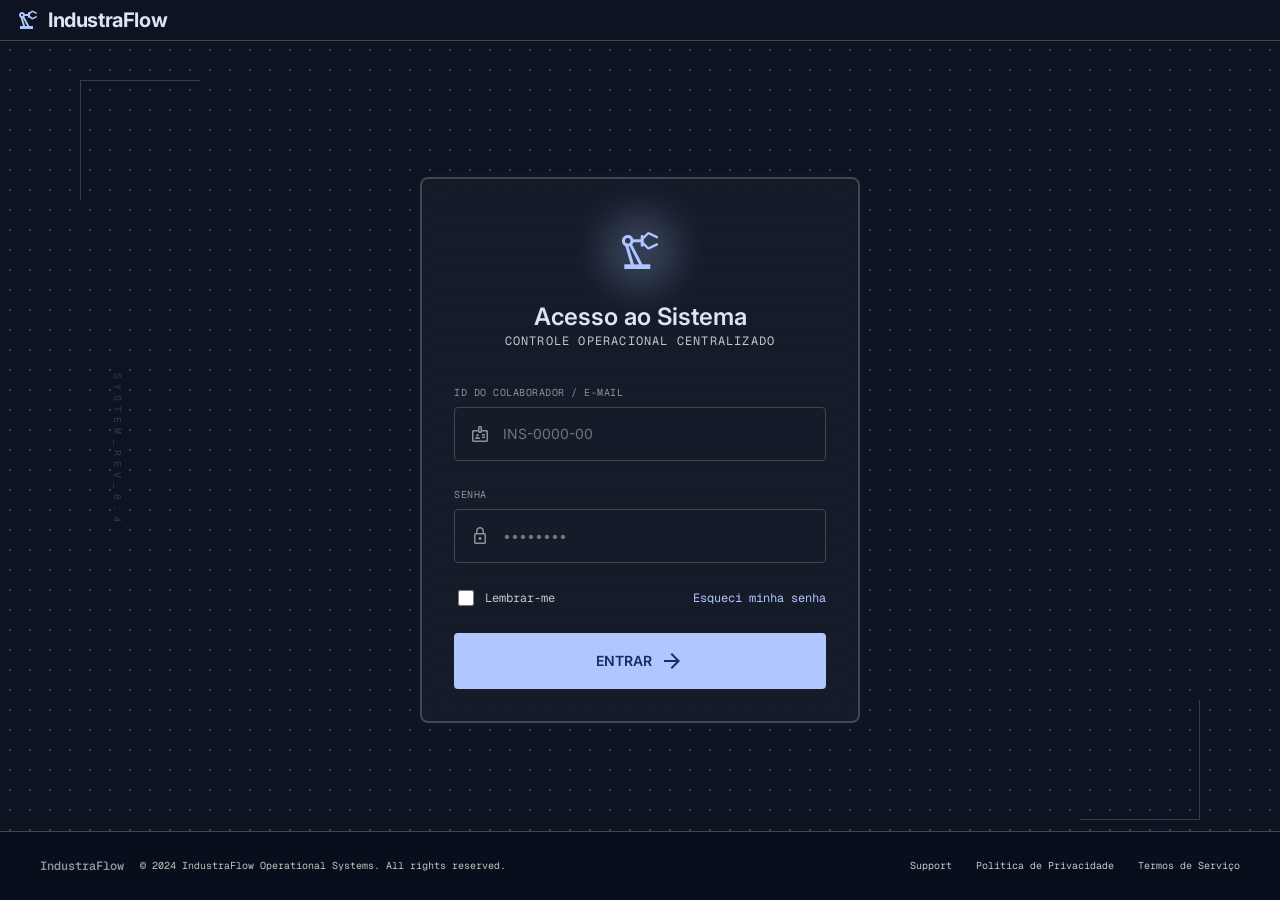
==== index.html @ adefdf3d "feat: Initial commit with IndustraFlow App UI" ====
<!DOCTYPE html>
<html lang="pt-BR">
<head>
<meta charset="utf-8"/>
<meta name="viewport" content="width=device-width, initial-scale=1.0"/>
<title>IndustraFlow | Acesso ao Sistema</title>
<link rel="preconnect" href="https://fonts.googleapis.com"/>
<link href="https://fonts.googleapis.com/css2?family=Inter:wght@400;500;600;700&family=Geist+Mono:wght@400;500;600&family=Material+Symbols+Outlined:opsz,wght,FILL,GRAD@24,400,0,0&display=swap" rel="stylesheet"/>
<link rel="stylesheet" href="style.css"/>
</head>
<body class="page-login">

<!-- TOP BAR -->
<header class="topbar">
  <div class="topbar-brand">
    <span class="material-symbols-outlined brand-icon">precision_manufacturing</span>
    <span class="brand-name">IndustraFlow</span>
  </div>
</header>

<!-- MAIN LOGIN -->
<main class="login-main dot-grid">
  <div class="login-card glass-panel">
    <div class="login-brand-block">
      <div class="login-icon-wrap">
        <div class="login-icon-glow"></div>
        <span class="material-symbols-outlined login-icon">precision_manufacturing</span>
      </div>
      <h1 class="login-title">Acesso ao Sistema</h1>
      <p class="login-subtitle">CONTROLE OPERACIONAL CENTRALIZADO</p>
    </div>

    <form class="login-form" onsubmit="handleLogin(event)">
      <div class="field-group">
        <label class="field-label">ID DO COLABORADOR / E-MAIL</label>
        <div class="field-wrap">
          <span class="material-symbols-outlined field-icon">badge</span>
          <input id="login-id" type="text" class="field-input" placeholder="INS-0000-00" autocomplete="username"/>
        </div>
      </div>

      <div class="field-group">
        <label class="field-label">SENHA</label>
        <div class="field-wrap">
          <span class="material-symbols-outlined field-icon">lock</span>
          <input id="login-pw" type="password" class="field-input" placeholder="••••••••" autocomplete="current-password"/>
        </div>
      </div>

      <div class="login-options">
        <label class="checkbox-label">
          <input type="checkbox" class="checkbox-input"/>
          <span class="checkbox-text">Lembrar-me</span>
        </label>
        <a href="#" class="link-primary">Esqueci minha senha</a>
      </div>

      <button type="submit" class="btn-primary btn-full">
        <span>ENTRAR</span>
        <span class="material-symbols-outlined btn-arrow">arrow_forward</span>
      </button>
    </form>
  </div>

  <!-- Atmospheric corner lines -->
  <div class="atm-corner atm-tl"></div>
  <div class="atm-corner atm-br"></div>
  <div class="atm-watermark">SYSTEM_REV_8.4</div>
</main>

<!-- FOOTER -->
<footer class="login-footer">
  <div class="footer-left">
    <span class="footer-brand">IndustraFlow</span>
    <span class="footer-copy">© 2024 IndustraFlow Operational Systems. All rights reserved.</span>
  </div>
  <div class="footer-links">
    <a href="#">Support</a>
    <a href="#">Política de Privacidade</a>
    <a href="#">Termos de Serviço</a>
  </div>
</footer>

<script>
function handleLogin(e) {
  e.preventDefault();
  const btn = e.target.querySelector('button[type=submit]');
  btn.classList.add('loading');
  btn.innerHTML = '<span class="material-symbols-outlined spin">progress_activity</span> Verificando...';
  setTimeout(() => {
    window.location.href = 'dashboard.html';
  }, 1000);
}

// Parallax dot grid
document.querySelector('.login-main').addEventListener('mousemove', e => {
  const { clientX, clientY } = e;
  e.currentTarget.style.backgroundPosition = `${clientX/60}px ${clientY/60}px`;
});
</script>
</body>
</html>
---- style.css ----
@charset "UTF-8";

/* ==========================================================================
   CSS VARIABLES - IndustraFlow Design System
   ========================================================================== */
:root {
  /* Colors */
  --surface: #0d1321;
  --surface-dim: #0d1321;
  --surface-bright: #333948;
  --surface-container-lowest: #080e1b;
  --surface-container-low: #151b29;
  --surface-container: #191f2d;
  --surface-container-high: #242a38;
  --surface-container-highest: #2f3543;
  --on-surface: #dde2f6;
  --on-surface-variant: #c5c6d0;
  --inverse-surface: #dde2f6;
  --inverse-on-surface: #2a303f;
  --outline: #8e909a;
  --outline-variant: #44464f;
  --primary: #b0c6ff;
  --on-primary: #152e60;
  --primary-container: #7a90c7;
  --on-primary-container: #0c2759;
  --inverse-primary: #475d91;
  --secondary: #b3ccc1;
  --on-secondary: #1e352d;
  --secondary-container: #374e45;
  --on-secondary-container: #a5beb3;
  --tertiary: #6adbaf;
  --on-tertiary: #003827;
  --tertiary-container: #28a37b;
  --on-tertiary-container: #003121;
  --error: #ffb4ab;
  --on-error: #690005;
  --error-container: #93000a;
  --on-error-container: #ffdad6;
  --background: #0d1321;
  --on-background: #dde2f6;
  --surface-variant: #2f3543;

  /* Typography */
  --font-sans: 'Inter', sans-serif;
  --font-mono: 'Geist Mono', 'Geist', monospace;

  /* Layout & Spacing */
  --spacing-xs: 4px;
  --spacing-sm: 8px;
  --spacing-md: 16px;
  --spacing-lg: 24px;
  --spacing-xl: 32px;
  --grid-gutter: 20px;
  --canvas-margin: 40px;

  /* Shapes */
  --radius-sm: 2px;
  --radius-md: 4px;
  --radius-lg: 8px;
  --radius-xl: 12px;
  --radius-full: 9999px;
}

/* ==========================================================================
   RESET & BASE
   ========================================================================== */
*, *::before, *::after { box-sizing: border-box; }
body {
  margin: 0;
  padding: 0;
  background-color: var(--background);
  color: var(--on-background);
  font-family: var(--font-sans);
  font-size: 14px;
  line-height: 20px;
  -webkit-font-smoothing: antialiased;
}

h1, h2, h3, h4, p { margin: 0; }
a { text-decoration: none; color: inherit; }
button { border: none; background: none; cursor: pointer; font: inherit; color: inherit; }
input { font: inherit; }

/* ==========================================================================
   TYPOGRAPHY
   ========================================================================== */
.font-display-lg { font-size: 48px; font-weight: 700; line-height: 56px; letter-spacing: -0.02em; }
.font-headline-lg { font-size: 32px; font-weight: 600; line-height: 40px; letter-spacing: -0.01em; }
.font-headline-md { font-size: 24px; font-weight: 600; line-height: 32px; }
.font-headline-sm { font-size: 20px; font-weight: 600; line-height: 28px; }
.font-body-lg { font-size: 16px; font-weight: 400; line-height: 24px; }
.font-label-md { font-family: var(--font-mono); font-size: 12px; font-weight: 500; line-height: 16px; letter-spacing: 0.05em; }
.font-label-sm { font-family: var(--font-mono); font-size: 10px; font-weight: 600; line-height: 12px; letter-spacing: 0.08em; text-transform: uppercase; }

/* ==========================================================================
   UTILITIES
   ========================================================================== */
.dot-grid {
  background-image: radial-gradient(circle, var(--outline-variant) 1px, transparent 1px);
  background-size: 20px 20px;
}
.flow-grid {
  background-image: radial-gradient(rgba(142, 144, 154, 0.1) 1px, transparent 1px);
  background-size: 20px 20px;
}
.glass-panel {
  backdrop-filter: blur(12px);
  background-color: rgba(25, 31, 45, 0.8);
}
.diamond { clip-path: polygon(50% 0%, 100% 50%, 50% 100%, 0% 50%); }

.text-primary { color: var(--primary); }
.text-tertiary { color: var(--tertiary); }
.text-error { color: var(--error); }
.text-on-surface { color: var(--on-surface); }
.text-on-surface-variant { color: var(--on-surface-variant); }

/* ==========================================================================
   COMPONENTS
   ========================================================================== */
/* Buttons */
.btn-primary {
  background-color: var(--primary);
  color: var(--on-primary);
  padding: var(--spacing-sm) var(--spacing-md);
  border-radius: var(--radius-md);
  font-weight: 600;
  display: inline-flex;
  align-items: center;
  justify-content: center;
  gap: var(--spacing-sm);
  transition: all 0.2s ease;
}
.btn-primary:hover { filter: brightness(1.1); }
.btn-primary:active { transform: scale(0.95); }
.btn-full { width: 100%; padding: var(--spacing-md); }

/* Status Bars */
.status-bar-active { border-left: 4px solid #87f8ca; }
.status-bar-warning { border-left: 4px solid #ffb4ab; }
.status-bar-maintenance { border-left: 4px solid #7a90c7; }

/* ==========================================================================
   PAGE: LOGIN
   ========================================================================== */
.page-login { overflow: hidden; }
.topbar {
  position: fixed; top: 0; width: 100%; z-index: 50;
  padding: var(--spacing-sm) var(--spacing-md);
  background-color: var(--surface);
  border-bottom: 1px solid var(--outline-variant);
  display: flex; align-items: center; justify-content: space-between;
}
.topbar-brand { display: flex; align-items: center; gap: var(--spacing-sm); }
.brand-icon { color: var(--primary); }
.brand-name { font-size: 20px; font-weight: 700; letter-spacing: -0.02em; }

.login-main {
  position: relative; min-height: 100vh; width: 100%;
  display: flex; align-items: center; justify-content: center;
  padding: 0 var(--canvas-margin);
}
.login-card {
  width: 100%; max-width: 440px; z-index: 10;
  border: 2px solid var(--outline-variant);
  border-radius: var(--radius-lg);
  padding: var(--spacing-xl);
  box-shadow: 0 0 15px rgba(176, 198, 255, 0.05);
  transition: border-color 0.3s ease;
}
.login-card:hover { border-color: var(--primary); }

.login-brand-block { display: flex; flex-direction: column; align-items: center; margin-bottom: var(--spacing-xl); }
.login-icon-wrap { position: relative; width: 80px; height: 80px; margin-bottom: var(--spacing-md); display: flex; align-items: center; justify-content: center; }
.login-icon-glow { position: absolute; inset: 0; background-color: rgba(176, 198, 255, 0.2); border-radius: 50%; filter: blur(16px); }
.login-icon { position: relative; z-index: 10; font-size: 48px; color: var(--primary); }
.login-title { font-size: 24px; font-weight: 600; margin-bottom: var(--spacing-xs); }
.login-subtitle { font-family: var(--font-mono); font-size: 12px; color: var(--on-surface-variant); letter-spacing: 0.1em; }

.login-form { display: flex; flex-direction: column; gap: var(--spacing-lg); }
.field-group { display: flex; flex-direction: column; gap: var(--spacing-xs); }
.field-label { font-family: var(--font-mono); font-size: 10px; color: var(--outline); text-transform: uppercase; letter-spacing: 0.05em; }
.field-wrap { position: relative; display: flex; align-items: center; }
.field-icon { position: absolute; left: var(--spacing-md); color: var(--outline); font-size: 20px; }
.field-input {
  width: 100%; padding: var(--spacing-md) var(--spacing-md) var(--spacing-md) 48px;
  background-color: var(--surface-container-low);
  border: 1px solid var(--outline-variant);
  border-radius: var(--radius-md);
  color: var(--on-surface); outline: none; transition: all 0.2s;
}
.field-input:focus { border-color: var(--primary); box-shadow: 0 0 0 1px var(--primary); }

.login-options { display: flex; align-items: center; justify-content: space-between; }
.checkbox-label { display: flex; align-items: center; gap: var(--spacing-sm); cursor: pointer; }
.checkbox-input { width: 16px; height: 16px; accent-color: var(--primary); }
.checkbox-text { font-family: var(--font-mono); font-size: 12px; color: var(--on-surface-variant); }
.link-primary { font-family: var(--font-mono); font-size: 12px; color: var(--primary); }
.link-primary:hover { text-decoration: underline; }

.spin { animation: spin 1s linear infinite; }
@keyframes spin { 100% { transform: rotate(360deg); } }

.atm-corner { position: absolute; width: 120px; height: 120px; border-color: var(--outline-variant); opacity: 0.2; pointer-events: none; }
.atm-tl { top: 80px; left: 80px; border-left: 1px solid; border-top: 1px solid; }
.atm-br { bottom: 80px; right: 80px; border-right: 1px solid; border-bottom: 1px solid; }
.atm-watermark { position: absolute; top: 50%; left: 40px; transform: translateY(-50%) rotate(90deg); font-family: var(--font-mono); font-size: 10px; color: var(--outline); letter-spacing: 0.5em; opacity: 0.3; user-select: none; }

.login-footer {
  position: fixed; bottom: 0; width: 100%;
  padding: var(--spacing-lg) var(--canvas-margin);
  background-color: var(--surface-container-lowest);
  border-top: 1px solid var(--outline-variant);
  display: flex; flex-direction: column; align-items: center; justify-content: space-between; gap: var(--spacing-md);
}
@media (min-width: 768px) { .login-footer { flex-direction: row; } }
.footer-left { display: flex; align-items: center; gap: var(--spacing-md); }
.footer-brand { font-family: var(--font-mono); font-size: 12px; font-weight: 600; color: var(--outline); }
.footer-copy { font-family: var(--font-mono); font-size: 10px; color: var(--secondary); }
.footer-links { display: flex; gap: var(--spacing-lg); }
.footer-links a { font-family: var(--font-mono); font-size: 10px; color: var(--on-surface-variant); }
.footer-links a:hover { color: var(--primary); }

/* ==========================================================================
   LAYOUTS (Dashboard & Editor)
   ========================================================================== */
.app-header {
  position: fixed; top: 0; width: 100%; z-index: 50; height: 64px;
  background-color: var(--surface-container);
  border-bottom: 1px solid var(--outline-variant);
  display: flex; align-items: center; justify-content: space-between; padding: 0 var(--spacing-md);
}
.header-left, .header-right { display: flex; align-items: center; gap: var(--spacing-md); }
.icon-btn { padding: 8px; border-radius: var(--radius-full); transition: all 0.2s; color: var(--on-surface); }
.icon-btn:hover { background-color: var(--surface-bright); }
.icon-btn:active { transform: scale(0.95); }

.sidebar {
  position: fixed; top: 0; left: 0; bottom: 0; width: 288px; z-index: 60;
  background-color: var(--surface-container-highest);
  border-right: 1px solid var(--outline-variant);
  transform: translateX(-100%); transition: transform 0.3s ease;
  display: flex; flex-direction: column;
}
.sidebar.open { transform: translateX(0); }
.sidebar-header { height: 64px; display: flex; align-items: center; justify-content: space-between; padding: 0 var(--spacing-md); border-bottom: 1px solid var(--outline-variant); background-color: var(--surface-container); }
.sidebar-nav { flex: 1; padding: var(--spacing-md) var(--spacing-sm); display: flex; flex-direction: column; gap: var(--spacing-xs); }
.nav-item {
  display: flex; align-items: center; gap: var(--spacing-md);
  padding: var(--spacing-sm) var(--spacing-md); border-radius: var(--radius-lg);
  color: var(--on-surface-variant); transition: all 0.2s;
}
.nav-item:hover { background-color: var(--surface-variant); color: var(--on-surface); }
.nav-item.active { background-color: var(--primary); color: var(--on-primary); box-shadow: 0 4px 6px -1px rgba(0, 0, 0, 0.1); }
.sidebar-footer { padding: var(--spacing-md); border-top: 1px solid var(--outline-variant); }
.profile-item { display: flex; align-items: center; gap: var(--spacing-sm); }

/* ==========================================================================
   PAGE: DASHBOARD
   ========================================================================== */
.main-dashboard { padding: 88px var(--canvas-margin) 48px; min-height: 100vh; }
.welcome-sec { max-width: 1200px; margin: 0 auto var(--spacing-xl); }

.dashboard-grid {
  max-width: 1200px; margin: 0 auto;
  display: grid; grid-template-columns: 1fr; gap: var(--grid-gutter);
}
@media (min-width: 768px) { .dashboard-grid { grid-template-columns: repeat(12, 1fr); } }

.card {
  background-color: var(--surface-container-high);
  border: 2px solid var(--outline-variant);
  border-radius: var(--radius-md); padding: var(--spacing-md);
  display: flex; flex-direction: column; gap: var(--spacing-md);
  transition: all 0.2s;
}
.card:hover { border-color: var(--primary); }
.col-4 { grid-column: span 4; }
.col-8 { grid-column: span 8; }

.card-header { display: flex; justify-content: space-between; align-items: flex-start; }
.card-title-group { display: flex; align-items: center; gap: var(--spacing-sm); }
.badge { font-family: var(--font-mono); font-size: 12px; padding: 2px 8px; border-radius: var(--radius-sm); border: 1px solid; }
.badge-active { background-color: rgba(135, 248, 202, 0.1); color: var(--tertiary-fixed); border-color: rgba(135, 248, 202, 0.2); }
.badge-maint { background-color: rgba(122, 144, 199, 0.1); color: var(--primary-container); border-color: rgba(122, 144, 199, 0.2); }

.card-body { display: flex; flex-direction: column; gap: var(--spacing-xs); margin-top: auto; }
.card-footer { padding-top: var(--spacing-md); border-top: 1px solid var(--outline-variant); display: flex; justify-content: space-between; align-items: center; }

/* Status Card styling */
.status-card { background-color: var(--surface-container-low); padding: var(--spacing-lg); border-width: 1px; position: relative; overflow: hidden; }
.progress-item { display: flex; flex-direction: column; gap: var(--spacing-xs); margin-bottom: var(--spacing-md); }
.progress-header { display: flex; justify-content: space-between; }
.progress-track { height: 12px; background-color: var(--surface-variant); border-radius: var(--radius-full); overflow: hidden; }
.progress-fill { height: 100%; border-radius: var(--radius-full); }
.bg-tertiary { background-color: var(--tertiary); }
.bg-error { background-color: var(--error); }

.fab {
  position: fixed; bottom: 40px; right: var(--spacing-md); z-index: 40;
  width: 56px; height: 56px; border-radius: var(--radius-full);
  background-color: var(--primary); color: var(--on-primary);
  display: flex; align-items: center; justify-content: center;
  box-shadow: 0 10px 15px -3px rgba(0, 0, 0, 0.1); transition: all 0.2s;
}
.fab:hover { filter: brightness(1.1); }
.fab:active { transform: scale(0.9); }

/* ==========================================================================
   PAGE: EDITOR
   ========================================================================== */
.main-editor { position: relative; width: 100%; height: 100vh; padding-top: 64px; padding-bottom: 96px; overflow: hidden; background-color: var(--surface-dim); }
.canvas-container { position: absolute; inset: 0; padding: var(--canvas-margin); display: flex; flex-direction: column; align-items: center; gap: var(--spacing-xl); overflow-y: auto; }

.node { position: relative; z-index: 10; background-color: var(--surface-container-high); box-shadow: 0 10px 15px -3px rgba(0, 0, 0, 0.3); }
.node-start { width: 192px; border: 1px solid var(--outline); border-radius: var(--radius-full); padding: var(--spacing-sm); display: flex; align-items: center; gap: var(--spacing-sm); }
.node-start .indicator { width: 4px; height: 32px; background-color: var(--tertiary); border-radius: var(--radius-full); }
.node-process { width: 224px; border: 1px solid var(--primary); border-radius: var(--radius-lg); padding: var(--spacing-md); display: flex; flex-direction: column; gap: var(--spacing-sm); }
.node-process .left-bar { position: absolute; top: 0; left: 0; width: 4px; height: 100%; background-color: var(--primary); border-radius: var(--radius-lg) 0 0 var(--radius-lg); }
.node-decision { width: 160px; height: 160px; display: flex; flex-direction: column; align-items: center; justify-content: center; padding: var(--spacing-md); text-align: center; background: none; box-shadow: none; }
.node-decision .bg-diamond { position: absolute; inset: 0; background-color: var(--surface-container-high); border: 1px solid var(--outline-variant); z-index: -1; }

.arrow { height: 48px; width: 1px; background-color: var(--outline-variant); position: relative; }
.arrow::after { content: ''; position: absolute; bottom: 0; left: 50%; transform: translateX(-50%) rotate(45deg); width: 8px; height: 8px; border-bottom: 1px solid var(--outline-variant); border-right: 1px solid var(--outline-variant); }

.bottom-sheet {
  position: fixed; bottom: 0; left: 0; width: 100%; z-index: 40;
  padding: var(--spacing-md) var(--spacing-md) var(--spacing-xl);
  border-radius: var(--radius-xl) var(--radius-xl) 0 0;
  display: flex; flex-direction: column; gap: var(--spacing-md);
}
.sheet-handle { width: 48px; height: 4px; background-color: var(--outline-variant); border-radius: var(--radius-full); align-self: center; margin-bottom: var(--spacing-xs); }
.tools-grid { display: flex; justify-content: center; gap: var(--spacing-md); flex-wrap: wrap; }
.tool-item { display: flex; flex-direction: column; align-items: center; gap: var(--spacing-xs); }
.tool-btn {
  width: 48px; height: 40px; background-color: var(--surface-container-low);
  border: 1px solid var(--outline-variant); border-radius: var(--radius-md);
  display: flex; align-items: center; justify-content: center;
  transition: all 0.2s;
}
.tool-btn:hover { border-color: var(--primary); background-color: var(--surface-bright); }
.tool-diamond { transform: scale(0.75); }
.tool-diamond .inner { width: 16px; height: 16px; border: 1px solid var(--on-surface-variant); transform: rotate(45deg); }
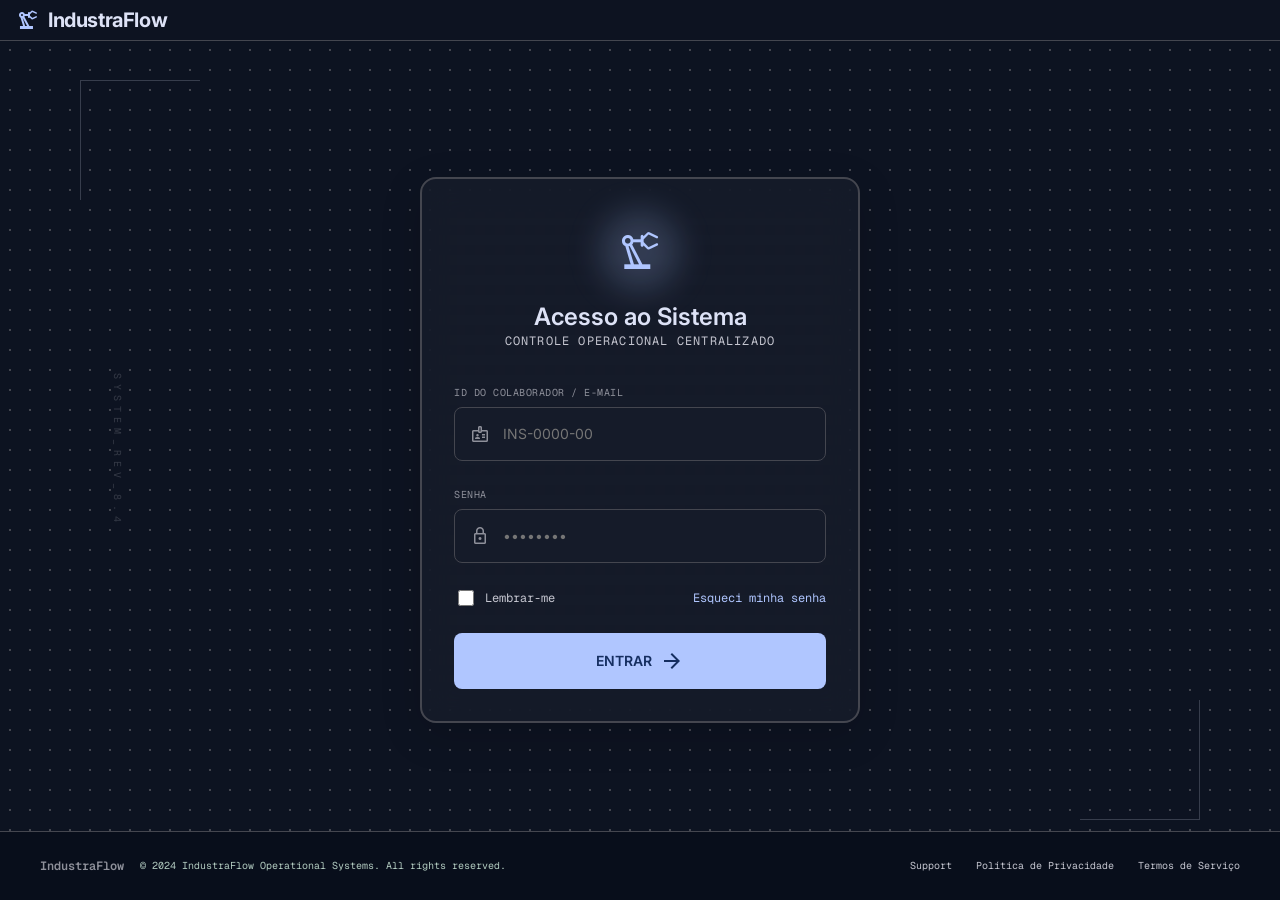
==== commit 0fbf40ec: "chore: update login redirect to metrics.html" ====
--- a/index.html
+++ b/index.html
@@ -88,7 +88,7 @@
   btn.classList.add('loading');
   btn.innerHTML = '<span class="material-symbols-outlined spin">progress_activity</span> Verificando...';
   setTimeout(() => {
-    window.location.href = 'dashboard.html';
+    window.location.href = 'metrics.html';
   }, 1000);
 }
 
--- a/style.css
+++ b/style.css
@@ -54,11 +54,14 @@
   --canvas-margin: 40px;
 
   /* Shapes */
-  --radius-sm: 2px;
-  --radius-md: 4px;
-  --radius-lg: 8px;
-  --radius-xl: 12px;
+  --radius-sm: 4px;
+  --radius-md: 8px;
+  --radius-lg: 16px;
+  --radius-xl: 24px;
   --radius-full: 9999px;
+
+  /* Transitions */
+  --transition-fluid: all 0.4s cubic-bezier(0.2, 0.8, 0.2, 1);
 }
 
 /* ==========================================================================
@@ -104,8 +107,10 @@
   background-size: 20px 20px;
 }
 .glass-panel {
-  backdrop-filter: blur(12px);
-  background-color: rgba(25, 31, 45, 0.8);
+  backdrop-filter: blur(16px);
+  background-color: rgba(25, 31, 45, 0.7);
+  box-shadow: 0 8px 32px rgba(0, 0, 0, 0.2);
+  border: 1px solid rgba(255, 255, 255, 0.05);
 }
 .diamond { clip-path: polygon(50% 0%, 100% 50%, 50% 100%, 0% 50%); }
 
@@ -129,7 +134,7 @@
   align-items: center;
   justify-content: center;
   gap: var(--spacing-sm);
-  transition: all 0.2s ease;
+  transition: var(--transition-fluid);
 }
 .btn-primary:hover { filter: brightness(1.1); }
 .btn-primary:active { transform: scale(0.95); }
@@ -165,8 +170,8 @@
   border: 2px solid var(--outline-variant);
   border-radius: var(--radius-lg);
   padding: var(--spacing-xl);
-  box-shadow: 0 0 15px rgba(176, 198, 255, 0.05);
-  transition: border-color 0.3s ease;
+  box-shadow: 0 12px 40px rgba(0, 0, 0, 0.15);
+  transition: var(--transition-fluid);
 }
 .login-card:hover { border-color: var(--primary); }
 
@@ -187,9 +192,9 @@
   background-color: var(--surface-container-low);
   border: 1px solid var(--outline-variant);
   border-radius: var(--radius-md);
-  color: var(--on-surface); outline: none; transition: all 0.2s;
-}
-.field-input:focus { border-color: var(--primary); box-shadow: 0 0 0 1px var(--primary); }
+  color: var(--on-surface); outline: none; transition: var(--transition-fluid);
+}
+.field-input:focus { border-color: var(--primary); box-shadow: 0 0 0 4px rgba(176, 198, 255, 0.15); }
 
 .login-options { display: flex; align-items: center; justify-content: space-between; }
 .checkbox-label { display: flex; align-items: center; gap: var(--spacing-sm); cursor: pointer; }
@@ -231,7 +236,7 @@
   display: flex; align-items: center; justify-content: space-between; padding: 0 var(--spacing-md);
 }
 .header-left, .header-right { display: flex; align-items: center; gap: var(--spacing-md); }
-.icon-btn { padding: 8px; border-radius: var(--radius-full); transition: all 0.2s; color: var(--on-surface); }
+.icon-btn { padding: 8px; border-radius: var(--radius-full); transition: var(--transition-fluid); color: var(--on-surface); }
 .icon-btn:hover { background-color: var(--surface-bright); }
 .icon-btn:active { transform: scale(0.95); }
 
@@ -239,7 +244,7 @@
   position: fixed; top: 0; left: 0; bottom: 0; width: 288px; z-index: 60;
   background-color: var(--surface-container-highest);
   border-right: 1px solid var(--outline-variant);
-  transform: translateX(-100%); transition: transform 0.3s ease;
+  transform: translateX(-100%); transition: var(--transition-fluid);
   display: flex; flex-direction: column;
 }
 .sidebar.open { transform: translateX(0); }
@@ -248,7 +253,7 @@
 .nav-item {
   display: flex; align-items: center; gap: var(--spacing-md);
   padding: var(--spacing-sm) var(--spacing-md); border-radius: var(--radius-lg);
-  color: var(--on-surface-variant); transition: all 0.2s;
+  color: var(--on-surface-variant); transition: var(--transition-fluid);
 }
 .nav-item:hover { background-color: var(--surface-variant); color: var(--on-surface); }
 .nav-item.active { background-color: var(--primary); color: var(--on-primary); box-shadow: 0 4px 6px -1px rgba(0, 0, 0, 0.1); }
@@ -272,9 +277,9 @@
   border: 2px solid var(--outline-variant);
   border-radius: var(--radius-md); padding: var(--spacing-md);
   display: flex; flex-direction: column; gap: var(--spacing-md);
-  transition: all 0.2s;
-}
-.card:hover { border-color: var(--primary); }
+  transition: var(--transition-fluid);
+}
+.card:hover { border-color: var(--primary); transform: translateY(-2px); box-shadow: 0 8px 24px rgba(0, 0, 0, 0.1); }
 .col-4 { grid-column: span 4; }
 .col-8 { grid-column: span 8; }
 
@@ -301,7 +306,7 @@
   width: 56px; height: 56px; border-radius: var(--radius-full);
   background-color: var(--primary); color: var(--on-primary);
   display: flex; align-items: center; justify-content: center;
-  box-shadow: 0 10px 15px -3px rgba(0, 0, 0, 0.1); transition: all 0.2s;
+  box-shadow: 0 12px 24px -4px rgba(176, 198, 255, 0.3); transition: var(--transition-fluid);
 }
 .fab:hover { filter: brightness(1.1); }
 .fab:active { transform: scale(0.9); }
@@ -336,7 +341,7 @@
   width: 48px; height: 40px; background-color: var(--surface-container-low);
   border: 1px solid var(--outline-variant); border-radius: var(--radius-md);
   display: flex; align-items: center; justify-content: center;
-  transition: all 0.2s;
+  transition: var(--transition-fluid);
 }
 .tool-btn:hover { border-color: var(--primary); background-color: var(--surface-bright); }
 .tool-diamond { transform: scale(0.75); }
